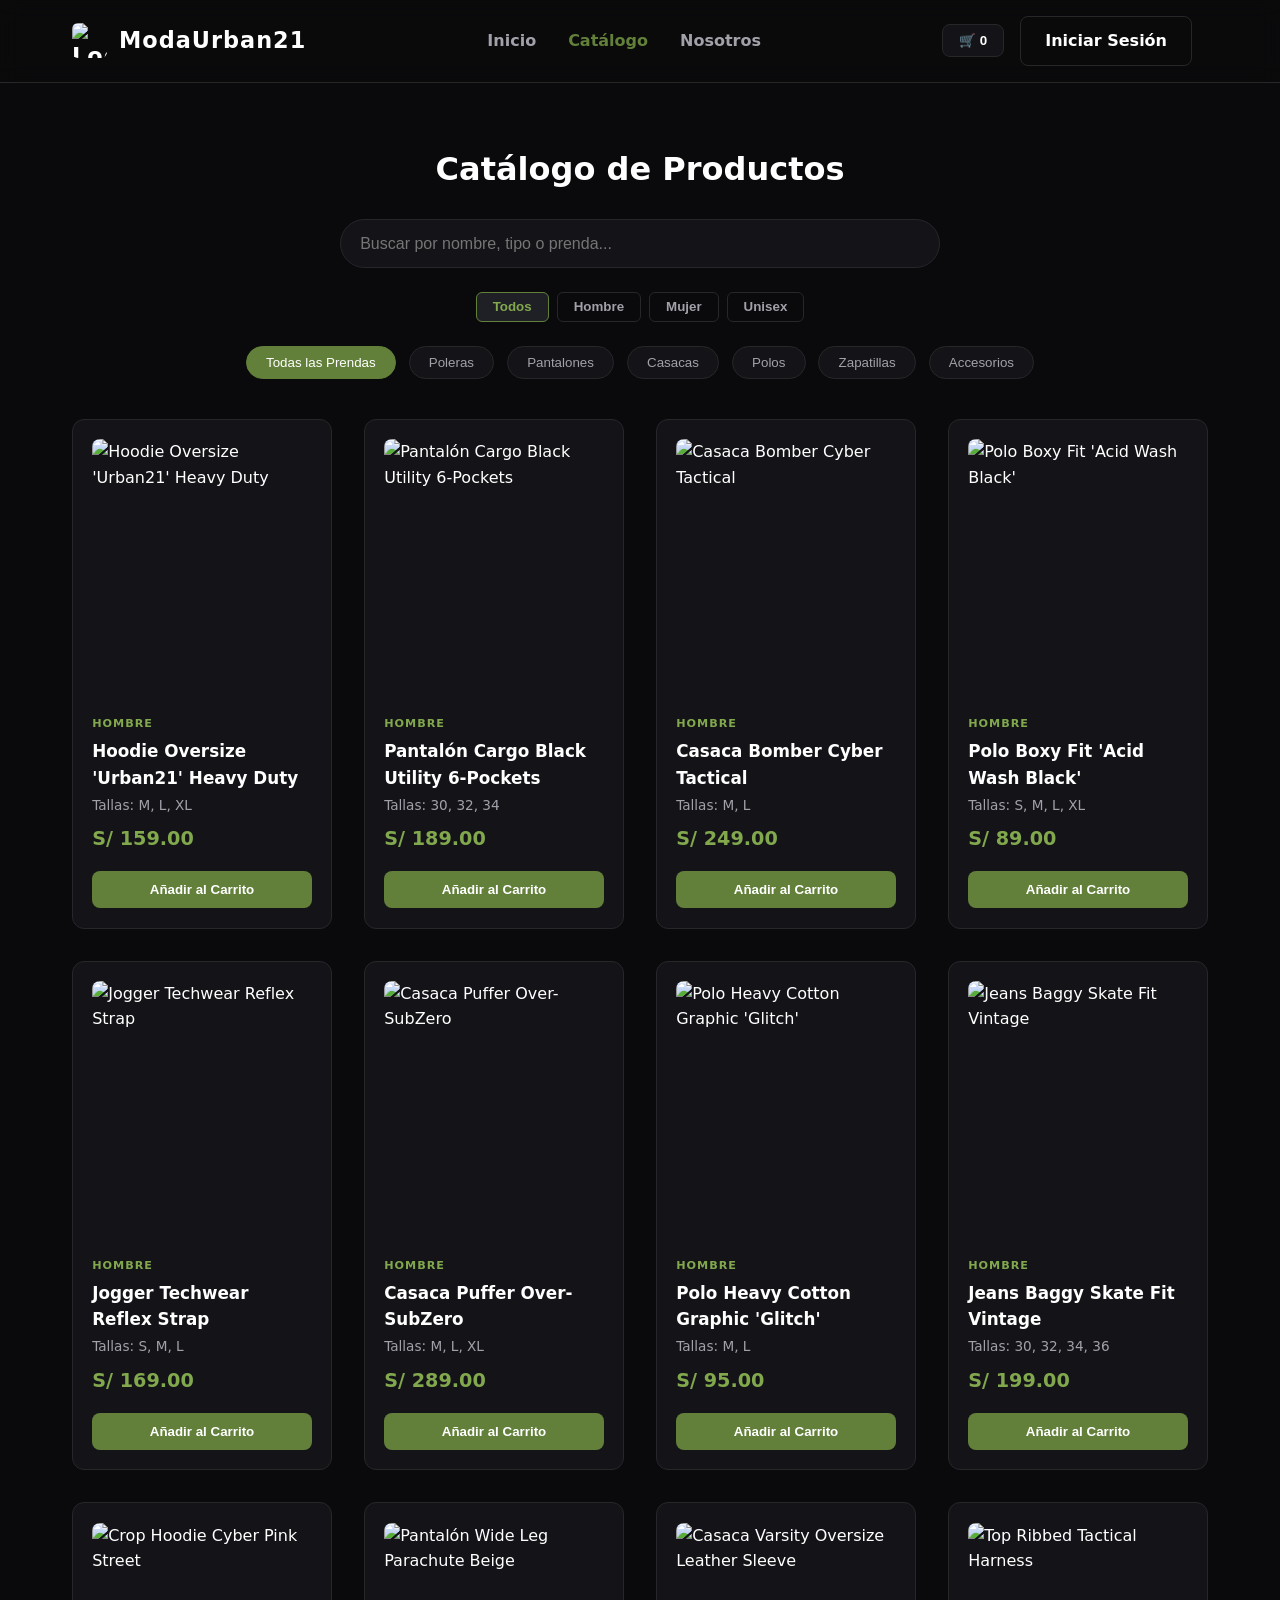
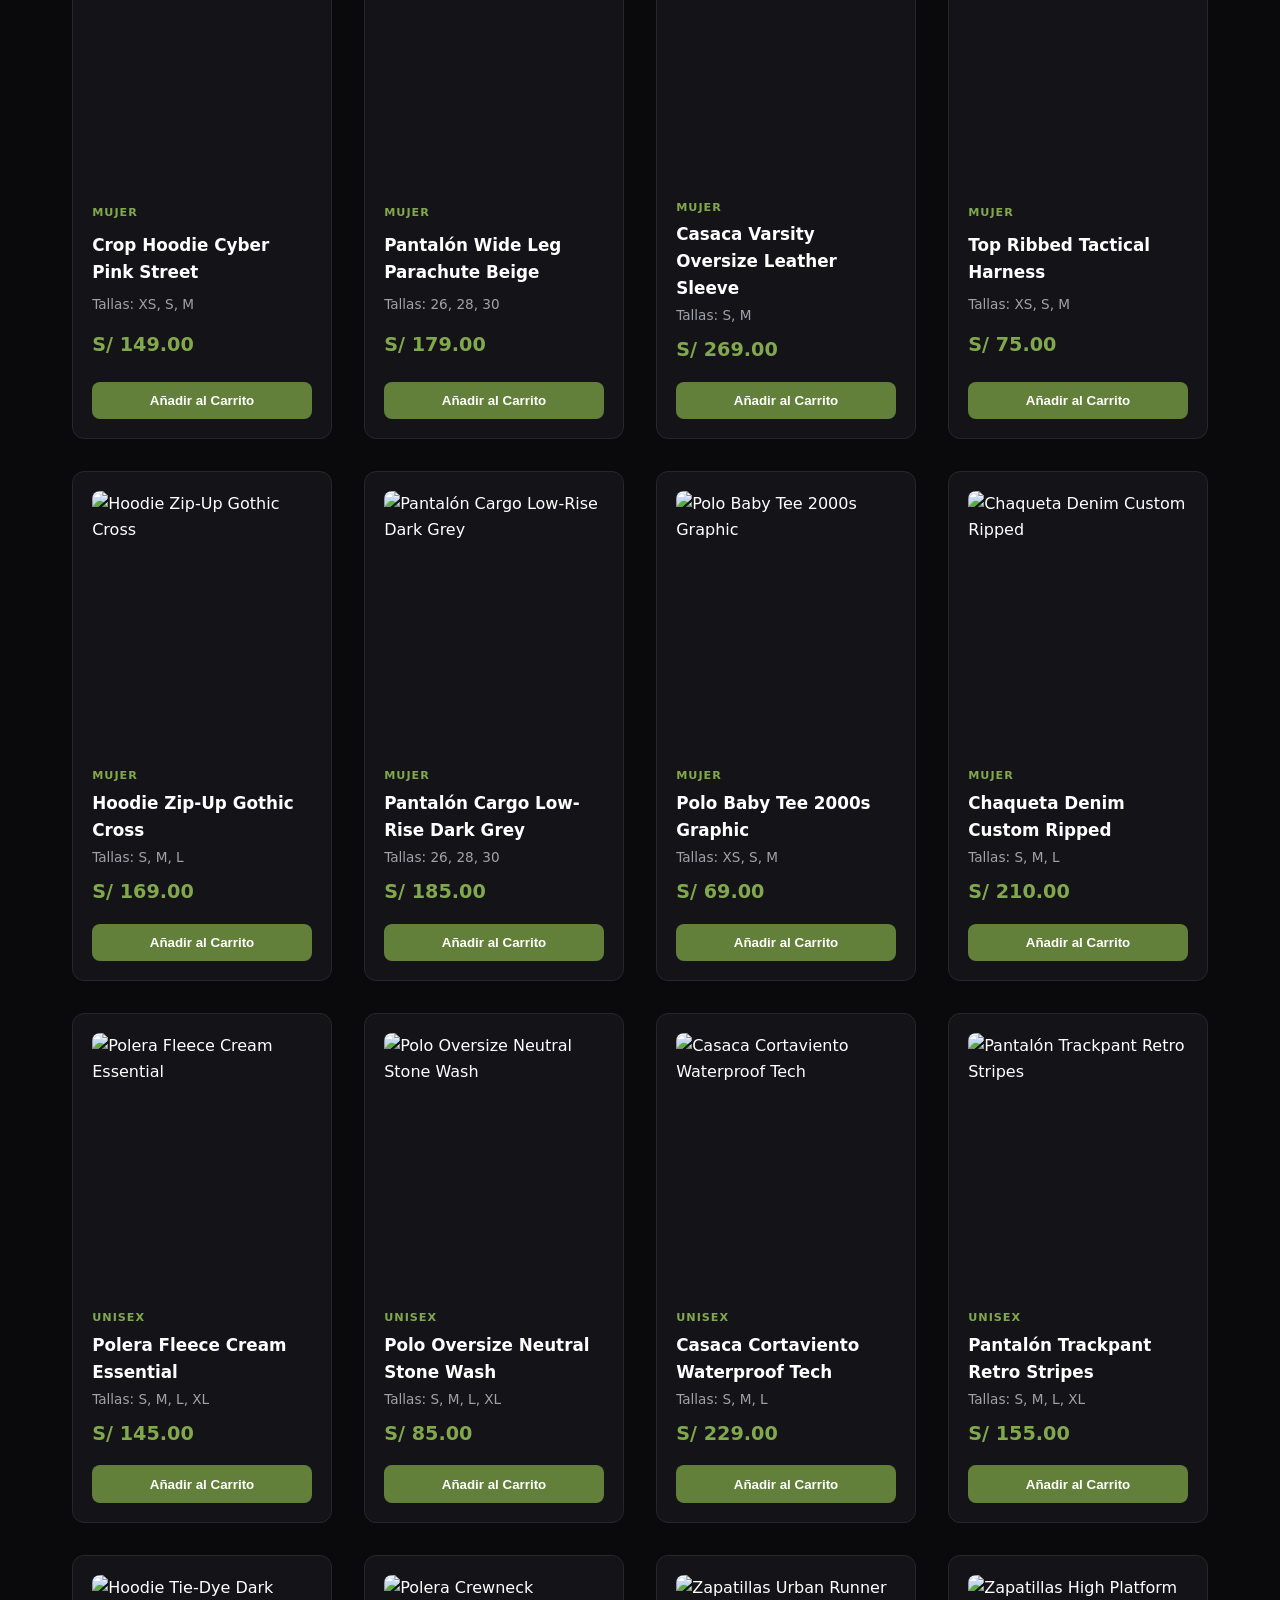
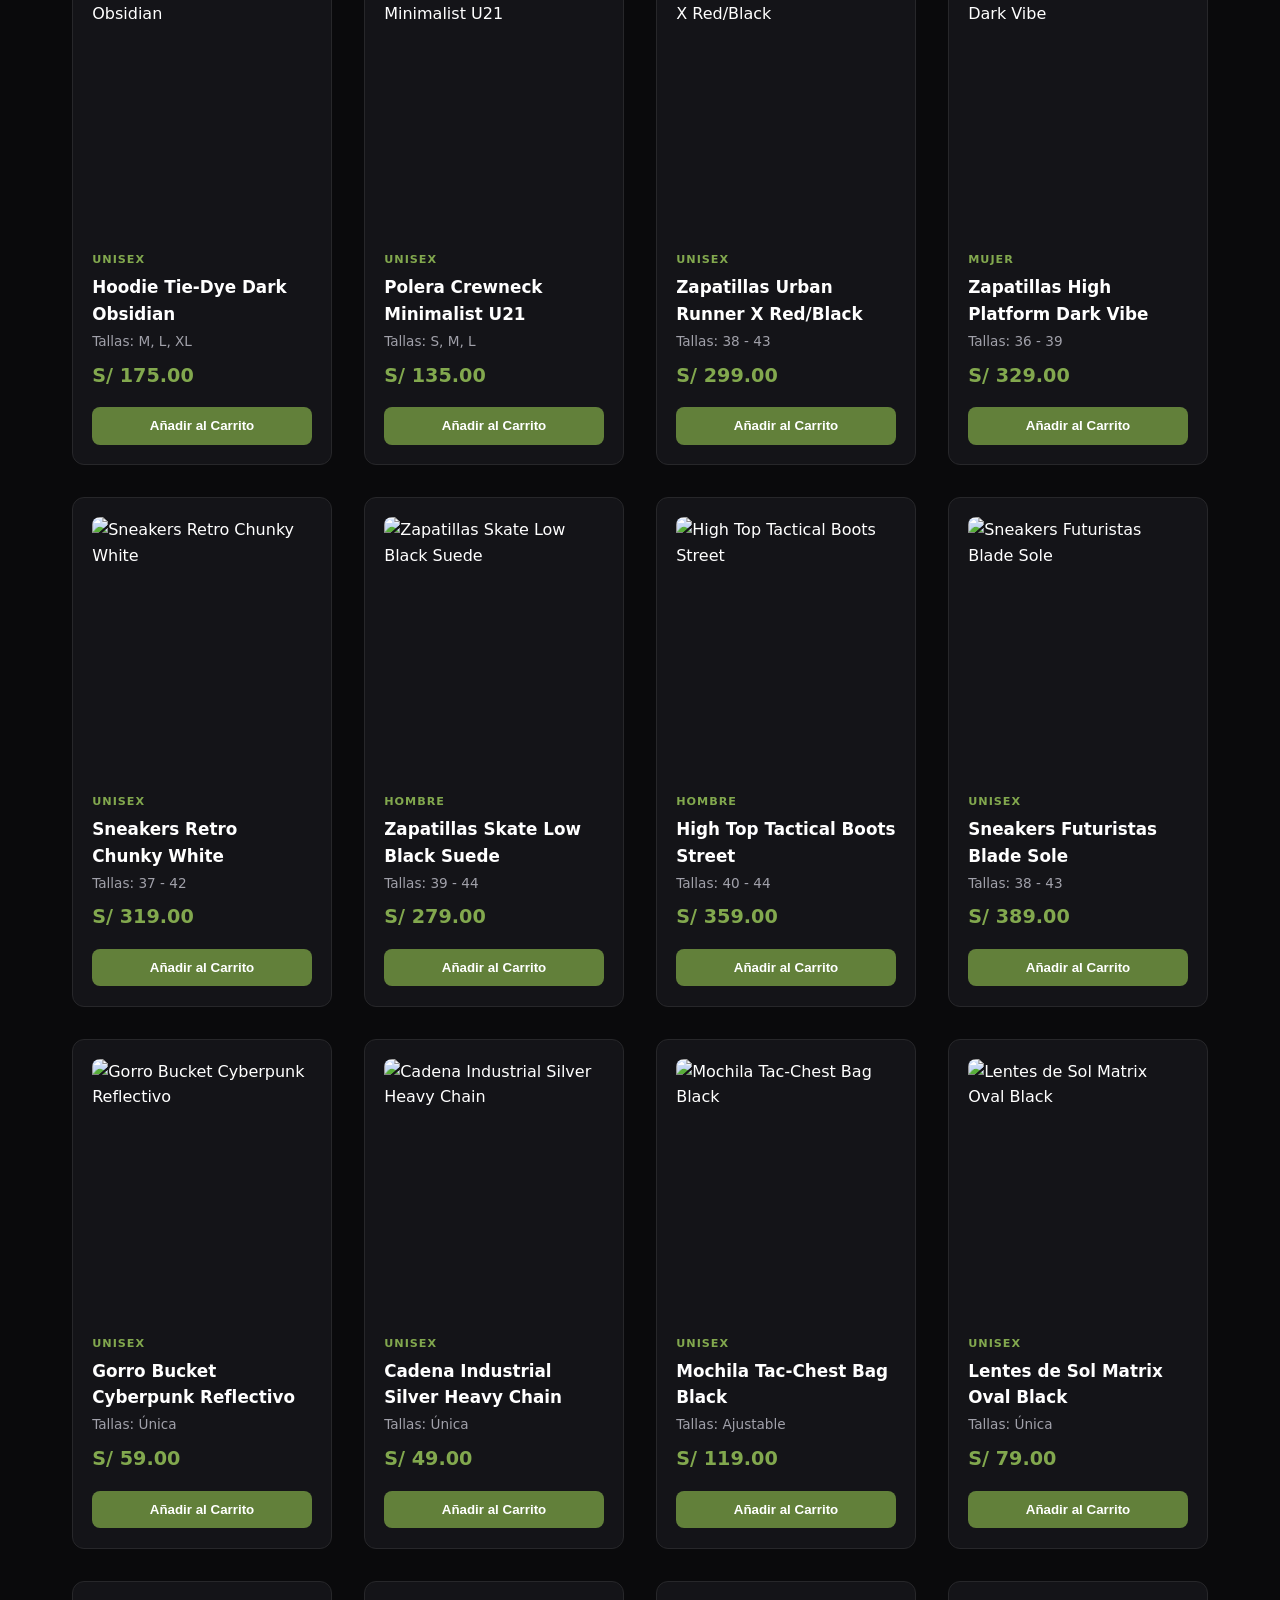
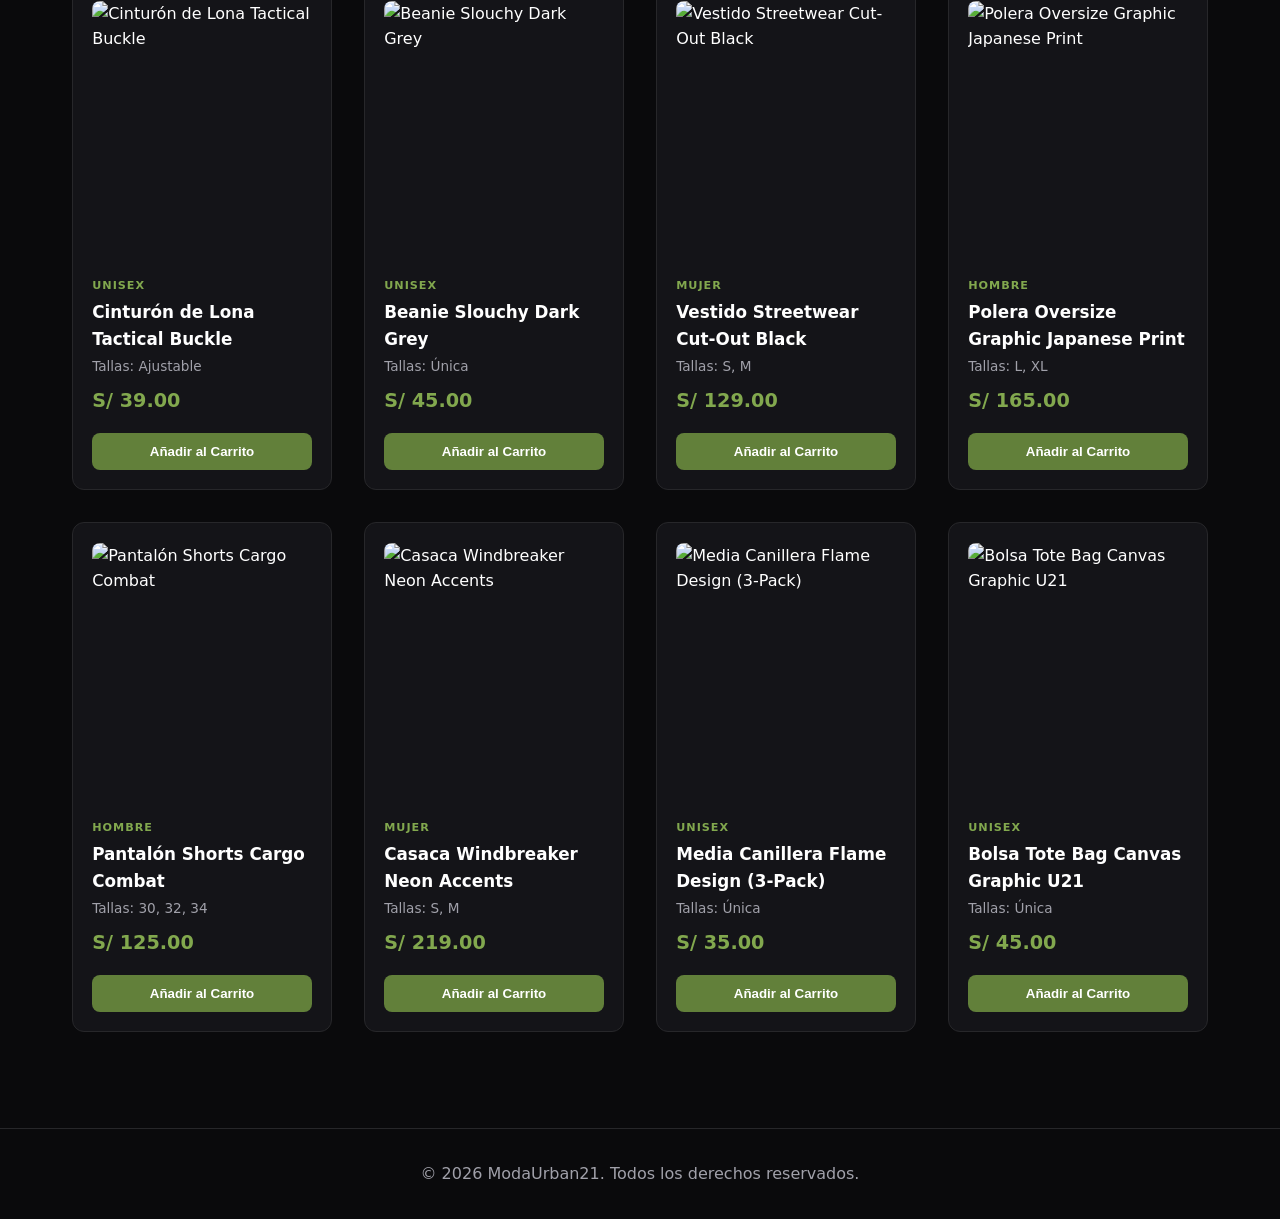
==== catalogo.html @ eddc6c13 "Pagina zzz" ====
<!DOCTYPE html>
<html lang="es">
<head>
  <meta charset="UTF-8">
  <meta name="viewport" content="width=device-width, initial-scale=1.0">
  <title>ModaUrban21 | Catálogo</title>
  <link rel="stylesheet" href="style.css">
</head>
<body>

  <header id="cabecera">
    <nav class="barra-navegacion">
      <div class="logotipo">
        <img src="image/LogoMODaURban.png" alt="Logo ModaUrban21" class="imagen-logotipo">
        <span>ModaUrban21</span>
      </div>

      <ul class="enlaces-navegacion">
        <li><a href="index.html">Inicio</a></li>
        <li><a href="catalogo.html" class="enlace-activo">Catálogo</a></li>
        <li><a href="nosotros.html">Nosotros</a></li>
      </ul>

      <div class="acciones-usuario">
        <button id="boton-carrito" class="boton-icono">🛒 <span id="contador-carrito">0</span></button>
        <a href="login.html" id="boton-login-nav" class="boton boton-secundario">Iniciar Sesión</a>
        <span id="saludo-usuario" class="saludo-usuario"></span>
        <button id="boton-cerrar-sesion" class="boton-salir oculto">Salir</button>
      </div>
    </nav>
  </header>

  <main class="contenedor-pagina">
    <section class="seccion-catalogo">
      <h2>Catálogo de Productos</h2>

      <div class="caja-busqueda">
        <input type="text" id="input-busqueda" placeholder="Buscar por nombre, tipo o prenda...">
      </div>

      <div class="filtros-genero">
        <button class="boton-genero activo" data-genero="todos">Todos</button>
        <button class="boton-genero" data-genero="hombre">Hombre</button>
        <button class="boton-genero" data-genero="mujer">Mujer</button>
        <button class="boton-genero" data-genero="unisex">Unisex</button>
      </div>

      <div class="filtros">
        <button class="boton-filtro activo" data-categoria="todos">Todas las Prendas</button>
        <button class="boton-filtro" data-categoria="poleras">Poleras</button>
        <button class="boton-filtro" data-categoria="pantalones">Pantalones</button>
        <button class="boton-filtro" data-categoria="casacas">Casacas</button>
        <button class="boton-filtro" data-categoria="polos">Polos</button>
        <button class="boton-filtro" data-categoria="zapatillas">Zapatillas</button>
        <button class="boton-filtro" data-categoria="accesorios">Accesorios</button>
      </div>

      <div id="rejilla-catalogo" class="rejilla-productos"></div>
    </section>
  </main>

  <div id="modal-carrito" class="modal">
    <div class="contenido-modal-carrito">
      <span class="cerrar-modal" id="cerrar-carrito">&times;</span>
      <h2>Tu Carrito de Compras</h2>
      <div id="elementos-carrito" class="elementos-carrito"></div>
      <div class="pie-carrito">
        <p>Total: S/ <span id="total-carrito">0.00</span></p>
        <button id="boton-checkout" class="boton boton-primario boton-bloque">Finalizar Compra</button>
      </div>
    </div>
  </div>

  <footer>
    <p>&copy; 2026 ModaUrban21. Todos los derechos reservados.</p>
  </footer>

  <script src="app.js"></script>
</body>
</html>
---- style.css ----
:root {
  --color-fondo: #0a0a0c;
  --color-superficie: #141418;
  --color-superficie-hover: #1f1f26;
  --color-primario: #62803a;
  --color-primario-hover: #82a84e;
  --texto-principal: #ffffff;
  --texto-secundario: #a1a1aa;
  --color-borde: #27272a;
  --tipografia: 'Segoe UI', system-ui, -apple-system, sans-serif;
}

* {
  margin: 0;
  padding: 0;
  box-sizing: border-box;
  scroll-behavior: smooth;
}

body {
  background-color: var(--color-fondo);
  color: var(--texto-principal);
  font-family: var(--tipografia);
  line-height: 1.6;
  display: flex;
  flex-direction: column;
  min-height: 100vh;
}

main {
  flex: 1;
}

.contenedor-pagina {
  padding-top: 7rem;
  padding-bottom: 4rem;
}

header {
  position: fixed;
  top: 0;
  width: 100%;
  background: rgba(10, 10, 12, 0.9);
  backdrop-filter: blur(10px);
  border-bottom: 1px solid var(--color-borde);
  z-index: 100;
}

.barra-navegacion {
  display: flex;
  justify-content: space-between;
  align-items: center;
  max-width: 1200px;
  margin: 0 auto;
  padding: 1rem 2rem;
}

.logotipo {
  display: flex;
  align-items: center;
  gap: 0.75rem;
  font-size: 1.4rem;
  font-weight: 900;
  letter-spacing: 1px;
}

.imagen-logotipo {
  width: 35px;
  height: 35px;
  border-radius: 6px;
  object-fit: cover;
}

.enlaces-navegacion {
  display: flex;
  list-style: none;
  gap: 2rem;
}

.enlaces-navegacion a {
  color: var(--texto-secundario);
  text-decoration: none;
  font-weight: 600;
  transition: color 0.3s;
}

.enlaces-navegacion a:hover,
.enlaces-navegacion a.enlace-activo {
  color: var(--color-primario);
}

.acciones-usuario {
  display: flex;
  align-items: center;
  gap: 1rem;
}

.boton-icono {
  background: var(--color-superficie);
  border: 1px solid var(--color-borde);
  color: var(--texto-principal);
  padding: 0.5rem 1rem;
  border-radius: 8px;
  cursor: pointer;
  font-weight: bold;
}

.saludo-usuario {
  color: var(--color-primario-hover);
  font-weight: bold;
}

.boton-salir {
  background: transparent;
  border: 1px solid var(--color-borde);
  color: var(--texto-secundario);
  padding: 0.3rem 0.6rem;
  border-radius: 6px;
  cursor: pointer;
  font-size: 0.8rem;
}

.oculto {
  display: none !important;
}

.boton {
  display: inline-block;
  padding: 0.7rem 1.5rem;
  border-radius: 8px;
  text-decoration: none;
  font-weight: 700;
  cursor: pointer;
  border: none;
  transition: all 0.3s;
  text-align: center;
}

.boton-primario {
  background-color: var(--color-primario);
  color: #fff;
}

.boton-primario:hover {
  background-color: var(--color-primario-hover);
}

.boton-secundario {
  background-color: transparent;
  color: var(--texto-principal);
  border: 1px solid var(--color-borde);
}

.boton-bloque {
  width: 100%;
}

.seccion-principal {
  display: grid;
  grid-template-columns: 1fr 1fr;
  align-items: center;
  max-width: 1200px;
  margin: 0 auto;
  padding: 9rem 2rem 4rem 2rem;
  gap: 2rem;
}

.etiqueta {
  display: inline-block;
  background: rgba(98, 128, 58, 0.2);
  color: var(--color-primario-hover);
  padding: 0.3rem 0.8rem;
  border-radius: 20px;
  font-size: 0.85rem;
  font-weight: 600;
  margin-bottom: 1rem;
  border: 1px solid rgba(98, 128, 58, 0.4);
}

.contenido-principal h1 {
  font-size: 3.2rem;
  line-height: 1.1;
  margin: 1rem 0;
}

.contenido-principal p {
  color: var(--texto-secundario);
  margin-bottom: 2rem;
}

.botones-principal {
  display: flex;
  gap: 1rem;
}

.imagen-principal img {
  width: 100%;
  border-radius: 16px;
  border: 1px solid var(--color-borde);
}

.seccion-destacados, .seccion-catalogo, .seccion-nosotros {
  max-width: 1200px;
  margin: 0 auto;
  padding: 2rem;
}

.seccion-destacados h2, .seccion-catalogo h2, .seccion-nosotros h2 {
  font-size: 2rem;
  margin-bottom: 1.5rem;
  text-align: center;
}

/* SECCIÓN LOGIN DETALLADO */
.seccion-login {
  max-width: 1050px;
  margin: 0 auto;
  padding: 1rem 2rem;
  display: grid;
  grid-template-columns: 1fr 1fr;
  gap: 2.5rem;
  align-items: start;
}

.panel-info-login {
  background: var(--color-superficie);
  border: 1px solid var(--color-borde);
  border-radius: 16px;
  padding: 2.5rem;
}

.panel-info-login h2 {
  font-size: 1.8rem;
  margin: 0.8rem 0;
}

.panel-info-login p {
  color: var(--texto-secundario);
  font-size: 0.95rem;
  margin-bottom: 1rem;
}

.malla-beneficios {
  display: flex;
  flex-direction: column;
  gap: 1.2rem;
  margin: 1.5rem 0 2rem 0;
}

.item-beneficio {
  display: flex;
  align-items: flex-start;
  gap: 1rem;
  background: rgba(255, 255, 255, 0.02);
  padding: 0.8rem 1rem;
  border-radius: 10px;
  border: 1px solid var(--color-borde);
  transition: background 0.3s ease;
}

.item-beneficio:hover {
  background: rgba(98, 128, 58, 0.08);
}

.icono-beneficio {
  font-size: 1.3rem;
  background: var(--color-superficie);
  padding: 0.3rem 0.5rem;
  border-radius: 8px;
  border: 1px solid var(--color-borde);
}

.item-beneficio strong {
  display: block;
  font-size: 0.95rem;
  color: #fff;
}

.item-beneficio p {
  font-size: 0.82rem;
  color: var(--texto-secundario);
  margin: 0;
}

.tarjeta-soporte {
  border-top: 1px solid var(--color-borde);
  padding-top: 1rem;
}

.tarjeta-soporte a {
  color: var(--color-primario-hover);
  text-decoration: none;
}

.tarjeta-login {
  background: var(--color-superficie);
  border: 1px solid var(--color-borde);
  padding: 2.5rem;
  border-radius: 16px;
}

.tarjeta-login h2 {
  font-size: 1.6rem;
  margin-bottom: 0.3rem;
}

.subtitulo-login {
  color: var(--texto-secundario);
  font-size: 0.88rem;
  margin-bottom: 1.5rem;
}

.grupo-entrada {
  display: flex;
  flex-direction: column;
  gap: 0.4rem;
  margin-bottom: 1.2rem;
  text-align: left;
}

.grupo-entrada label {
  font-size: 0.82rem;
  color: #d4d4d8;
  font-weight: 600;
}

.grupo-entrada input {
  width: 100%;
  padding: 0.8rem 1rem;
  border-radius: 8px;
  border: 1px solid var(--color-borde);
  background: var(--color-fondo);
  color: #fff;
  outline: none;
}

.grupo-entrada input:focus {
  border-color: var(--color-primario);
}

.opciones-login {
  display: flex;
  justify-content: space-between;
  align-items: center;
  font-size: 0.82rem;
  margin-bottom: 1.2rem;
  color: var(--texto-secundario);
}

.enlace-secundario {
  color: var(--texto-secundario);
  text-decoration: none;
}

.enlace-destacado {
  color: var(--color-primario-hover);
  font-weight: 700;
  text-decoration: none;
}

.cambio-vista {
  margin-top: 1.5rem;
  text-align: center;
  font-size: 0.85rem;
  color: var(--texto-secundario);
}

.mensaje-alerta {
  margin-top: 1.2rem;
  text-align: center;
  font-size: 0.88rem;
  font-weight: bold;
}

/* ANIMACIONES */
@keyframes entradaSuave {
  from {
    opacity: 0;
    transform: translateY(20px);
  }
  to {
    opacity: 1;
    transform: translateY(0);
  }
}

@keyframes fadeIn {
  from {
    opacity: 0;
    transform: scale(0.97);
  }
  to {
    opacity: 1;
    transform: scale(1);
  }
}

@keyframes pulsoBrillo {
  0% { box-shadow: 0 0 0 0 rgba(98, 128, 58, 0.4); }
  70% { box-shadow: 0 0 0 10px rgba(98, 128, 58, 0); }
  100% { box-shadow: 0 0 0 0 rgba(98, 128, 58, 0); }
}

.animar-entrada {
  animation: entradaSuave 0.7s cubic-bezier(0.16, 1, 0.3, 1) forwards;
}

.animar-fade {
  animation: fadeIn 0.4s ease-out forwards;
}

.anim-pulso {
  animation: pulsoBrillo 2s infinite;
}

.tarj-animada {
  transition: transform 0.3s ease, border-color 0.3s ease, box-shadow 0.3s ease;
}

.tarj-animada:hover {
  transform: translateY(-4px);
  border-color: rgba(98, 128, 58, 0.5);
  box-shadow: 0 10px 25px -5px rgba(0, 0, 0, 0.5);
}

.boton-efecto {
  position: relative;
  overflow: hidden;
}

.boton-efecto::after {
  content: '';
  position: absolute;
  top: 50%;
  left: 50%;
  width: 0;
  height: 0;
  background: rgba(255, 255, 255, 0.2);
  border-radius: 50%;
  transform: translate(-50%, -50%);
  transition: width 0.4s ease, height 0.4s ease;
}

.boton-efecto:active::after {
  width: 200px;
  height: 200px;
}

/* BUSCADOR Y FILTROS */
.caja-busqueda {
  max-width: 600px;
  margin: 0 auto 1.5rem auto;
}

.caja-busqueda input {
  width: 100%;
  padding: 0.9rem 1.2rem;
  border-radius: 30px;
  border: 1px solid var(--color-borde);
  background: var(--color-superficie);
  color: #fff;
  font-size: 1rem;
  outline: none;
}

.caja-busqueda input:focus {
  border-color: var(--color-primario);
}

.filtros-genero {
  display: flex;
  justify-content: center;
  gap: 0.5rem;
  margin-bottom: 1rem;
}

.boton-genero {
  background: transparent;
  border: 1px solid var(--color-borde);
  color: var(--texto-secundario);
  padding: 0.4rem 1rem;
  border-radius: 6px;
  cursor: pointer;
  font-weight: 600;
  transition: all 0.2s;
}

.boton-genero.activo, .boton-genero:hover {
  background: var(--color-superficie-hover);
  color: var(--color-primario-hover);
  border-color: var(--color-primario);
}

.filtros {
  display: flex;
  justify-content: center;
  gap: 0.8rem;
  margin: 1.5rem 0 2.5rem 0;
  flex-wrap: wrap;
}

.boton-filtro {
  background: var(--color-superficie);
  border: 1px solid var(--color-borde);
  color: var(--texto-secundario);
  padding: 0.5rem 1.2rem;
  border-radius: 20px;
  cursor: pointer;
  transition: all 0.3s;
}

.boton-filtro.activo, .boton-filtro:hover {
  background: var(--color-primario);
  color: #fff;
  border-color: var(--color-primario);
}

/* REJILLA DE PRODUCTOS */
.rejilla-productos {
  display: grid;
  grid-template-columns: repeat(auto-fill, minmax(250px, 1fr));
  gap: 2rem;
}

.tarjeta-producto {
  background-color: var(--color-superficie);
  border: 1px solid var(--color-borde);
  border-radius: 12px;
  padding: 1.2rem;
  display: flex;
  flex-direction: column;
  justify-content: space-between;
  transition: transform 0.3s ease;
}

.tarjeta-producto:hover {
  transform: translateY(-5px);
}

.tarjeta-producto img {
  width: 100%;
  height: 260px;
  object-fit: cover;
  border-radius: 8px;
  margin-bottom: 0.8rem;
}

.etiqueta-genero {
  display: inline-block;
  font-size: 0.7rem;
  font-weight: 800;
  color: var(--color-primario-hover);
  margin-top: 0.2rem;
  letter-spacing: 1px;
}

.tarjeta-producto h3 {
  font-size: 1.05rem;
  margin-top: 0.3rem;
}

.talla-producto {
  font-size: 0.85rem;
  color: var(--texto-secundario);
  margin-top: 0.2rem;
}

.precio-producto {
  font-size: 1.2rem;
  font-weight: bold;
  color: var(--color-primario-hover);
  margin: 0.5rem 0 1rem 0;
}

.sin-resultados {
  grid-column: 1 / -1;
  text-align: center;
  color: var(--texto-secundario);
  padding: 3rem 0;
  font-size: 1.1rem;
}

/* SECCIÓN NOSOTROS */
.descripcion-nosotros {
  text-align: center;
  max-width: 800px;
  margin: 0 auto 3rem auto;
  color: var(--texto-secundario);
}

.malla-nosotros {
  display: grid;
  grid-template-columns: repeat(auto-fit, minmax(280px, 1fr));
  gap: 2rem;
}

.tarjeta-nosotros {
  background: var(--color-superficie);
  padding: 2rem;
  border-radius: 12px;
  border: 1px solid var(--color-borde);
}

.tarjeta-nosotros h3 {
  color: var(--color-primario-hover);
  margin-bottom: 1rem;
}

/* MODAL Y CARRITO */
.modal {
  display: none;
  position: fixed;
  top: 0;
  left: 0;
  width: 100%;
  height: 100%;
  background: rgba(0, 0, 0, 0.8);
  backdrop-filter: blur(5px);
  z-index: 200;
}
.contenido-modal-carrito {
  background: var(--color-superficie);
  border: 1px solid var(--color-borde);
  width: 90%;
  max-width: 480px;
  margin: 10% auto;
  padding: 2rem;
  border-radius: 16px;
  position: relative;
}
.cerrar-modal {
  position: absolute;
  top: 15px;
  right: 20px;
  font-size: 1.8rem;
  cursor: pointer;
}
.item-carrito {
  display: flex;
  justify-content: space-between;
  align-items: center;
  padding: 0.8rem 0;
  border-bottom: 1px solid var(--color-borde);
}
.item-carrito button {
  background: transparent;
  border: none;
  color: #ef4444;
  cursor: pointer;
  font-size: 1.1rem;
}

.pie-carrito {
  margin-top: 1.5rem;
}

footer {
  text-align: center;
  padding: 2rem;
  border-top: 1px solid var(--color-borde);
  color: var(--texto-secundario);
}

@media (max-width: 850px) {
  .seccion-principal, .seccion-login {
    grid-template-columns: 1fr;
    padding-top: 7rem;
  }
}
.fila-doble {
  display: grid;
  grid-template-columns: 1fr 1fr;
  gap: 1rem;
}

@media (max-width: 500px) {
  .fila-doble {
    grid-template-columns: 1fr;
  }
}
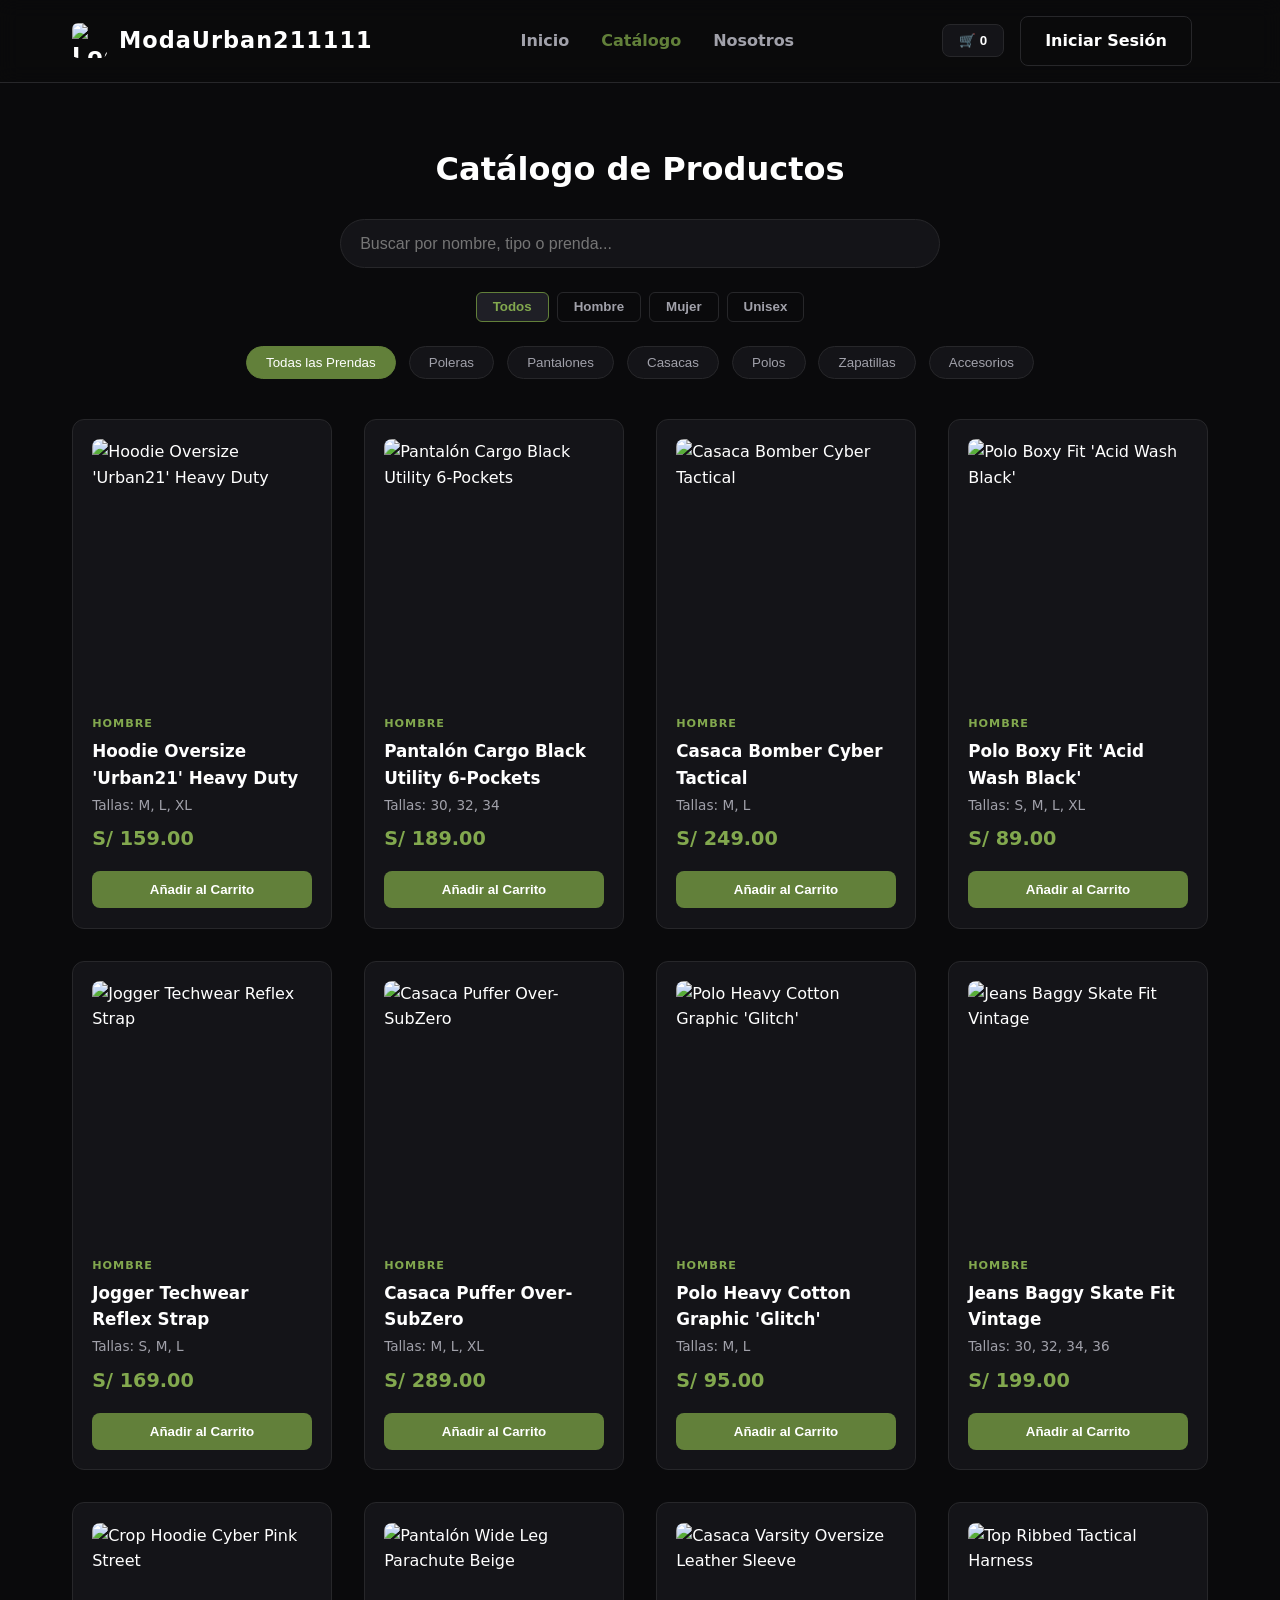
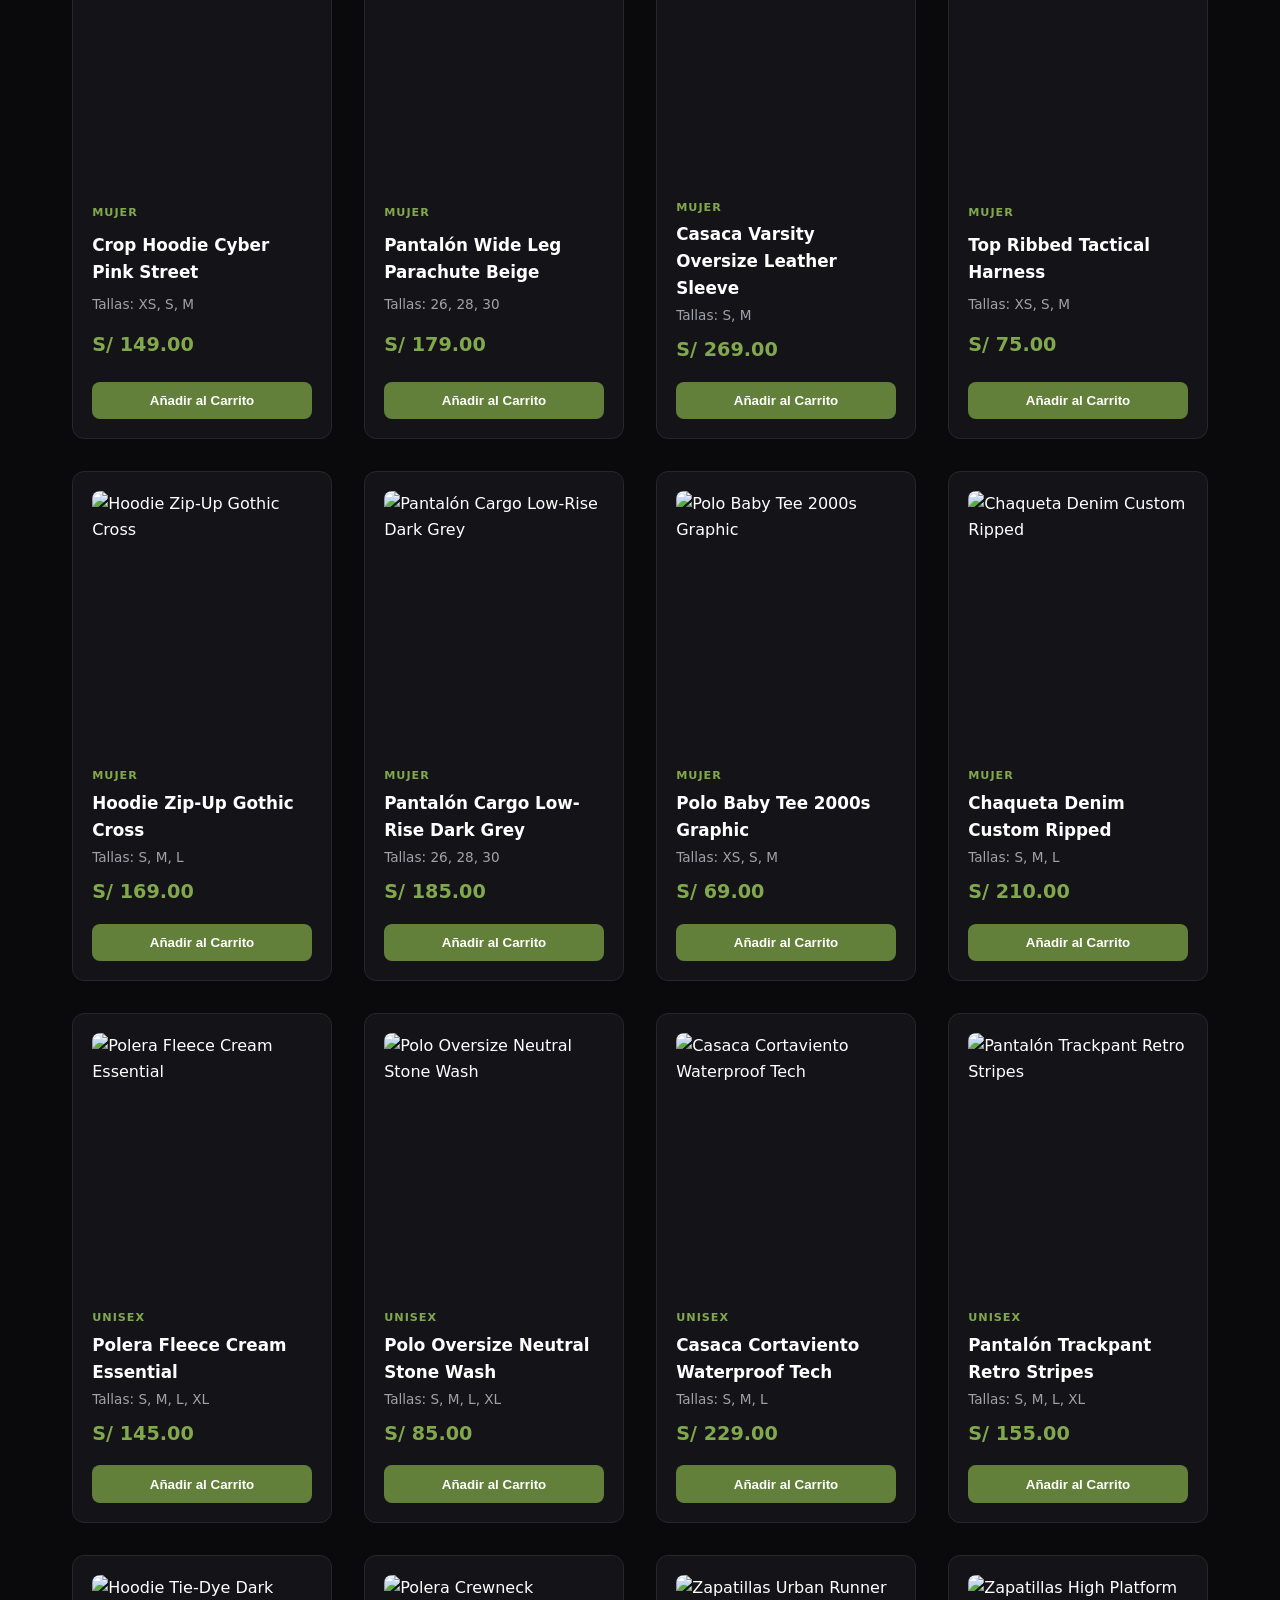
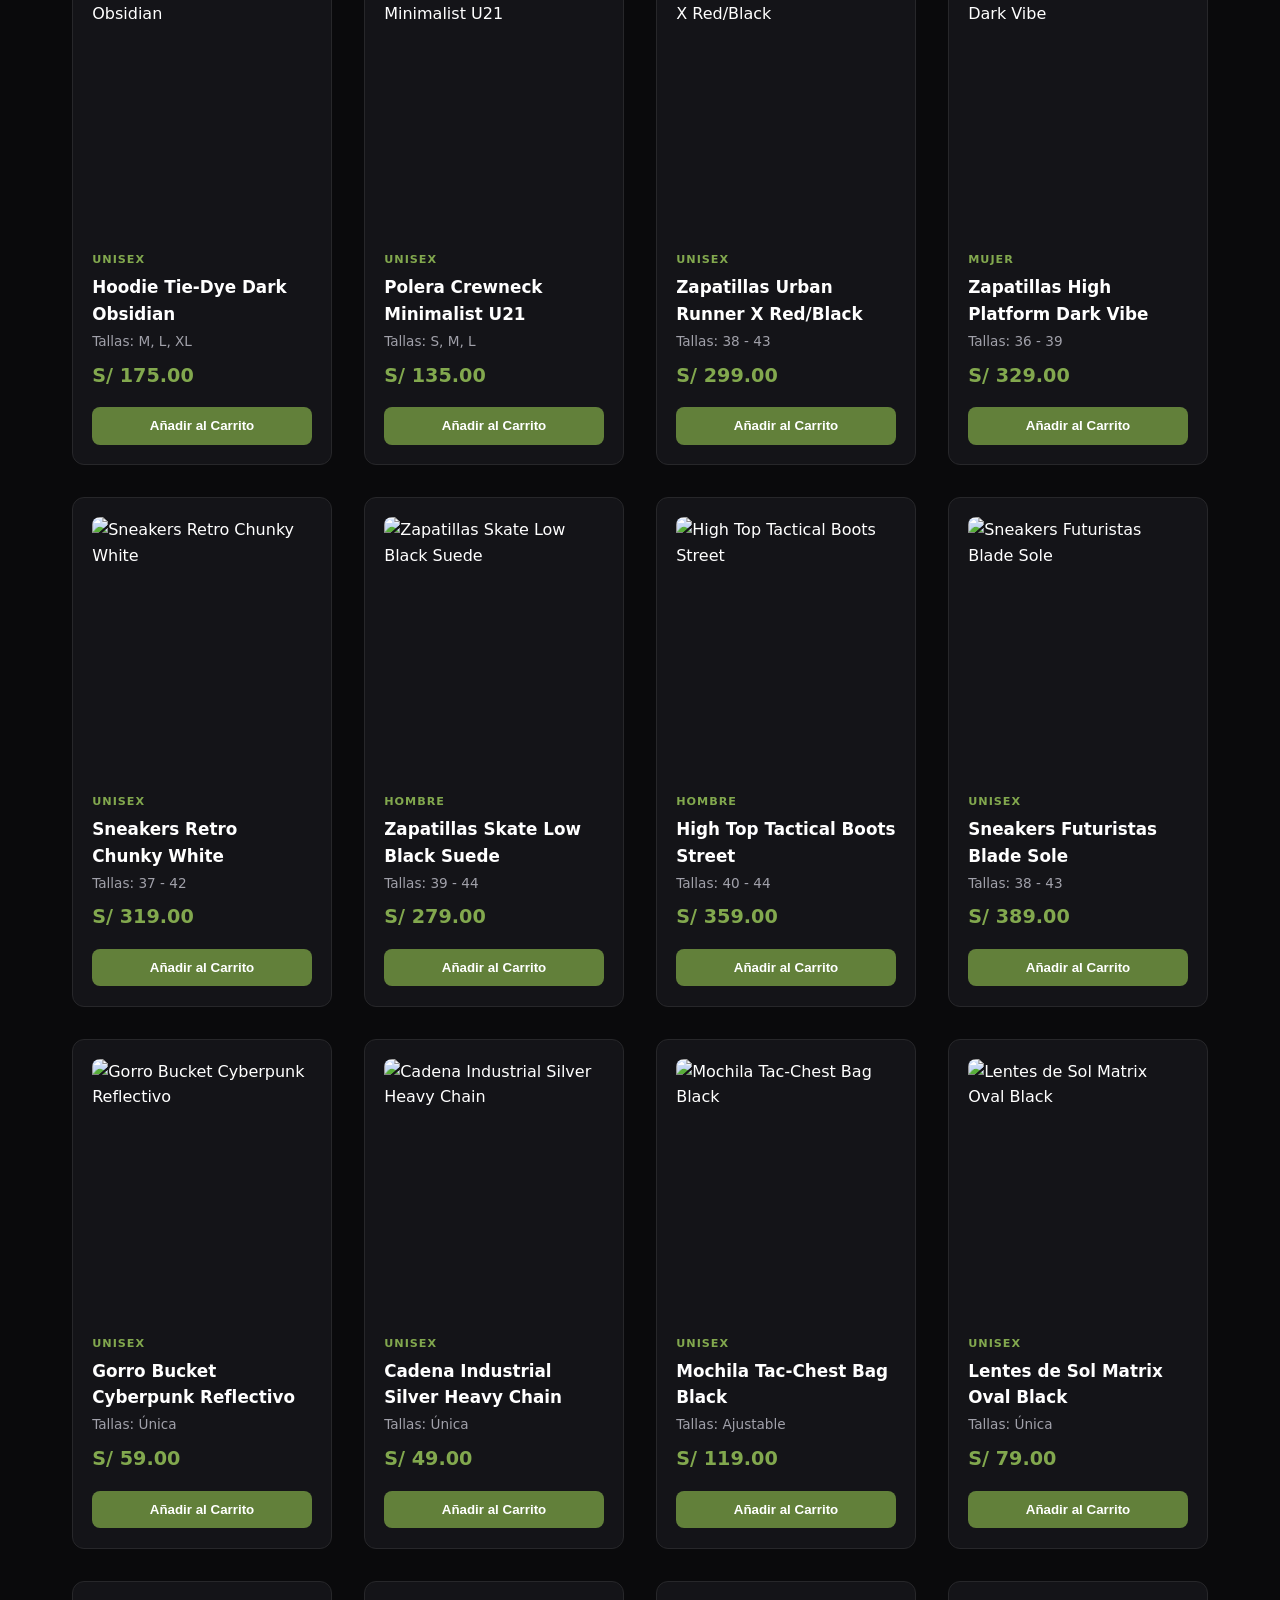
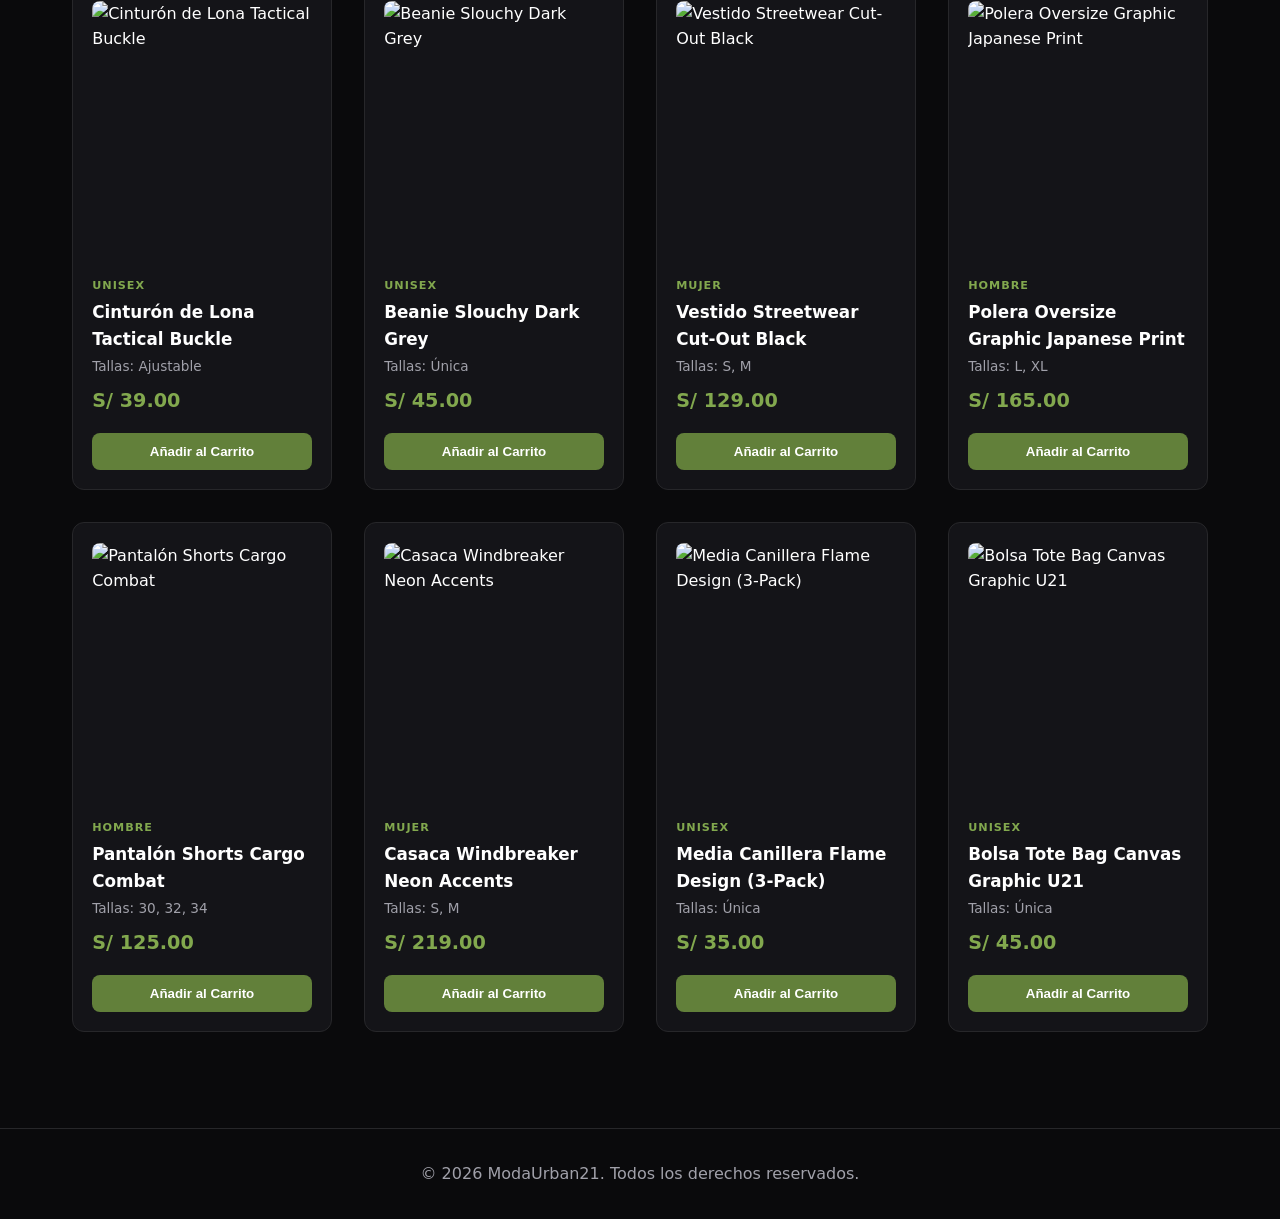
==== commit 196b22f6: "larguisismo" ====
--- a/catalogo.html
+++ b/catalogo.html
@@ -3,7 +3,7 @@
 <head>
   <meta charset="UTF-8">
   <meta name="viewport" content="width=device-width, initial-scale=1.0">
-  <title>ModaUrban21 | Catálogo</title>
+  <title>ModaaaaaaaaaUrban21 | Catálogo</title>
   <link rel="stylesheet" href="style.css">
 </head>
 <body>
@@ -12,7 +12,7 @@
     <nav class="barra-navegacion">
       <div class="logotipo">
         <img src="image/LogoMODaURban.png" alt="Logo ModaUrban21" class="imagen-logotipo">
-        <span>ModaUrban21</span>
+        <span>ModaUrban211111</span>
       </div>
 
       <ul class="enlaces-navegacion">
